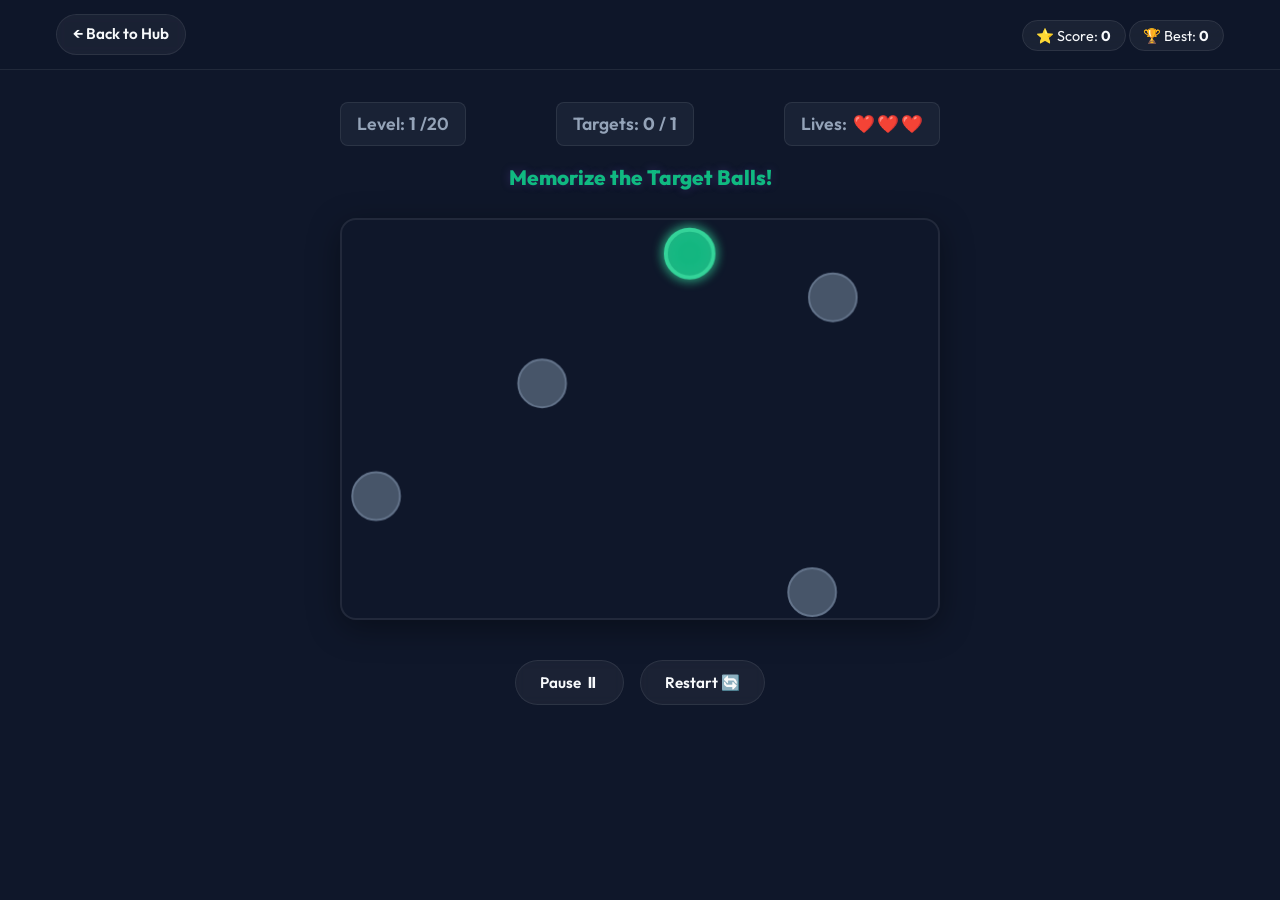
==== sites/site-1-concentration-games/games/ball-tracker/index.html @ e932e990 "init" ====
<!DOCTYPE html>
<html lang="en">
<head>
  <meta charset="UTF-8">
  <meta name="viewport" content="width=device-width, initial-scale=1.0">
  <title>Ball Tracker - MindCraft</title>
  <link rel="stylesheet" href="../../../../shared/css/design-tokens.css">
  <link rel="stylesheet" href="../../../../shared/css/components.css">
  <link rel="stylesheet" href="../../css/theme.css">
  <link rel="stylesheet" href="./css/style.css">
</head>
<body>

  <!-- Game Header -->
  <header class="glass-header">
    <div class="container header-nav">
      <a href="../../index.html" class="btn btn--secondary" style="padding: 0.5rem 1rem; min-height: auto;">
        &larr; Back to Hub
      </a>
      <div class="game-stats">
        <span class="stat-badge">⭐ Score: <strong id="score-val">0</strong></span>
        <span class="stat-badge">🏆 Best: <strong id="high-score-val">0</strong></span>
      </div>
    </div>
  </header>

  <!-- Game Play Area -->
  <main class="container game-container">
    <div class="game-meta">
      <div class="meta-item">Level: <strong id="level-val">1</strong>/5</div>
      <div class="meta-item">Targets: <strong id="targets-found">0</strong>/<strong id="targets-total">2</strong></div>
      <div class="meta-item" id="lives-container">Lives: <span id="lives-val"></span></div>
    </div>

    <!-- State banner instructions -->
    <div id="game-status-banner" class="status-banner animate-pulse">Memorize the Target Balls!</div>

    <!-- Main Game Canvas -->
    <div class="canvas-wrapper">
      <canvas id="game-canvas" width="600" height="400"></canvas>
    </div>

    <!-- Actions -->
    <div class="game-actions" style="margin-top: var(--space-md); display: flex; justify-content: center; gap: var(--space-md);">
      <button id="btn-pause" class="btn btn--secondary">Pause ⏸</button>
      <button id="btn-restart" class="btn btn--secondary">Restart 🔄</button>
    </div>
  </main>

  <!-- Modals & Overlays -->
  <!-- 1. Pause Overlay -->
  <div id="overlay-pause" class="overlay">
    <div class="glass-card modal-content">
      <h2 style="font-size: 2rem; margin-bottom: var(--space-md);">Game Paused</h2>
      <p style="color: var(--text-secondary); margin-bottom: var(--space-lg);">Focus is key. Take a breath and resume when ready.</p>
      <button id="btn-resume" class="btn btn--primary" style="width: 100%;">Resume Game</button>
    </div>
  </div>

  <!-- 2. Game Over Overlay -->
  <div id="overlay-gameover" class="overlay">
    <div class="glass-card modal-content">
      <h2 id="gameover-title" style="font-size: 2.2rem; margin-bottom: var(--space-md); color: var(--color-danger);">Game Over</h2>
      <p id="gameover-desc" style="color: var(--text-secondary); margin-bottom: var(--space-lg);">You lost all lives. Let's try again to build your focus!</p>
      <div style="background: rgba(255,255,255,0.03); border-radius: var(--radius-sm); padding: var(--space-md); margin-bottom: var(--space-lg); display: flex; justify-content: space-around;">
        <div>
          <span style="display:block; font-size:0.85rem; color:var(--text-muted);">Score</span>
          <strong id="final-score" style="font-size:1.5rem; color:var(--text-primary);">0</strong>
        </div>
        <div>
          <span style="display:block; font-size:0.85rem; color:var(--text-muted);">Best Score</span>
          <strong id="best-score" style="font-size:1.5rem; color:var(--theme-accent);">0</strong>
        </div>
      </div>
      <div style="display: flex; gap: var(--space-md);">
        <button id="btn-retry" class="btn btn--primary" style="flex: 1;">Play Again</button>
        <a href="../../index.html" class="btn btn--secondary" style="flex: 1;">Exit to Hub</a>
      </div>
    </div>
  </div>

  <!-- Core Scripts -->
  <script src="../../../../shared/js/game-engine.js"></script>
  <script src="./js/script.js"></script>
</body>
</html>
---- shared/css/design-tokens.css ----
/* MindCraft Games - Design Tokens */
@import url('https://fonts.googleapis.com/css2?family=Outfit:wght@300;400;500;600;700;800&display=swap');

:root {
  /* Fonts */
  --font-family: 'Outfit', -apple-system, BlinkMacSystemFont, 'Segoe UI', Roboto, Oxygen, Ubuntu, Cantarell, sans-serif;
  
  /* Shared Base Color Palette (Dark Mode First) */
  --bg-dark: #0f172a;
  --bg-dark-secondary: #1e293b;
  --bg-dark-accent: #334155;
  
  --text-primary: #f8fafc;
  --text-secondary: #94a3b8;
  --text-muted: #64748b;
  
  --glass-bg: rgba(30, 41, 59, 0.7);
  --glass-border: rgba(255, 255, 255, 0.08);
  --glass-border-focus: rgba(255, 255, 255, 0.2);
  --glass-glow: 0 8px 32px 0 rgba(0, 0, 0, 0.37);
  
  /* Functional Colors */
  --color-success: #10b981;
  --color-success-glow: rgba(16, 185, 129, 0.15);
  --color-warning: #f59e0b;
  --color-danger: #ef4444;
  --color-danger-glow: rgba(239, 68, 68, 0.15);
  --color-info: #06b6d4;
  
  /* Space Scale */
  --space-xs: 0.25rem;
  --space-sm: 0.5rem;
  --space-md: 1rem;
  --space-lg: 1.5rem;
  --space-xl: 2rem;
  --space-2xl: 3rem;
  
  /* Border Radius */
  --radius-xs: 0.25rem;
  --radius-sm: 0.5rem;
  --radius-md: 1rem;
  --radius-lg: 1.5rem;
  --radius-xl: 2rem;
  --radius-round: 9999px;
  
  /* Transition Speeds */
  --transition-fast: 150ms cubic-bezier(0.4, 0, 0.2, 1);
  --transition-normal: 300ms cubic-bezier(0.4, 0, 0.2, 1);
  --transition-slow: 500ms cubic-bezier(0.4, 0, 0.2, 1);
  
  /* Accent Color (Overwritten by per-site themes) */
  --theme-accent: #8b5cf6;
  --theme-accent-hover: #a78bfa;
  --theme-accent-glow: rgba(139, 92, 246, 0.3);
  --theme-gradient: linear-gradient(135deg, #8b5cf6 0%, #d946ef 100%);
}

/* Base Styles & Reset */
*, *::before, *::after {
  box-sizing: border-box;
  margin: 0;
  padding: 0;
}

body {
  font-family: var(--font-family);
  background-color: var(--bg-dark);
  color: var(--text-primary);
  line-height: 1.5;
  overflow-x: hidden;
  -webkit-font-smoothing: antialiased;
  -moz-osx-font-smoothing: grayscale;
}

/* Custom Scrollbar */
::-webkit-scrollbar {
  width: 8px;
  height: 8px;
}

::-webkit-scrollbar-track {
  background: var(--bg-dark);
}

::-webkit-scrollbar-thumb {
  background: var(--bg-dark-accent);
  border-radius: var(--radius-sm);
}

::-webkit-scrollbar-thumb:hover {
  background: var(--text-muted);
}
---- shared/css/components.css ----
/* MindCraft Games - Reusable UI Components */

/* Layout & Containers */
.container {
  width: 100%;
  max-width: 1200px;
  margin: 0 auto;
  padding: 0 var(--space-md);
}

/* Glassmorphism Card Base */
.glass-card {
  background: var(--glass-bg);
  border: 1px solid var(--glass-border);
  backdrop-filter: blur(12px);
  -webkit-backdrop-filter: blur(12px);
  border-radius: var(--radius-md);
  box-shadow: var(--glass-glow);
  padding: var(--space-lg);
  transition: border-color var(--transition-normal), transform var(--transition-normal), box-shadow var(--transition-normal);
}

.glass-card--interactive:hover {
  border-color: var(--glass-border-focus);
  transform: translateY(-4px);
  box-shadow: 0 12px 40px 0 rgba(0, 0, 0, 0.5), 0 0 15px 0 var(--theme-accent-glow);
}

/* Buttons */
.btn {
  display: inline-flex;
  align-items: center;
  justify-content: center;
  font-family: var(--font-family);
  font-weight: 600;
  font-size: 0.95rem;
  padding: 0.75rem 1.5rem;
  border-radius: var(--radius-round);
  border: none;
  cursor: pointer;
  outline: none;
  text-decoration: none;
  transition: transform var(--transition-fast), background-color var(--transition-fast), box-shadow var(--transition-fast), border-color var(--transition-fast);
  user-select: none;
  min-height: 44px;
  touch-action: manipulation;
}

.btn:active {
  transform: scale(0.96);
}

.btn--primary {
  background: var(--theme-gradient);
  color: var(--text-primary);
  box-shadow: 0 4px 15px var(--theme-accent-glow);
}

.btn--primary:hover {
  box-shadow: 0 6px 20px var(--theme-accent-glow), 0 0 8px #fff rgba(255,255,255,0.2);
  filter: brightness(1.1);
}

.btn--secondary {
  background: rgba(255, 255, 255, 0.05);
  border: 1px solid var(--glass-border);
  color: var(--text-primary);
  backdrop-filter: blur(4px);
}

.btn--secondary:hover {
  background: rgba(255, 255, 255, 0.1);
  border-color: var(--glass-border-focus);
}

.btn--icon {
  width: 44px;
  height: 44px;
  padding: 0;
  border-radius: 50%;
}

/* Header & Navigation */
.glass-header {
  position: sticky;
  top: 0;
  z-index: 100;
  background: rgba(15, 23, 42, 0.75);
  border-bottom: 1px solid var(--glass-border);
  backdrop-filter: blur(20px);
  -webkit-backdrop-filter: blur(20px);
  height: 70px;
  display: flex;
  align-items: center;
}

.header-nav {
  display: flex;
  justify-content: space-between;
  align-items: center;
  width: 100%;
}

.header-logo {
  font-size: 1.5rem;
  font-weight: 800;
  background: var(--theme-gradient);
  -webkit-background-clip: text;
  -webkit-text-fill-color: transparent;
  text-decoration: none;
  display: flex;
  align-items: center;
  gap: var(--space-xs);
}

/* Modals & Overlays */
.overlay {
  position: fixed;
  top: 0;
  left: 0;
  width: 100vw;
  height: 100vh;
  background: rgba(15, 23, 42, 0.85);
  backdrop-filter: blur(8px);
  -webkit-backdrop-filter: blur(8px);
  z-index: 1000;
  display: flex;
  align-items: center;
  justify-content: center;
  opacity: 0;
  pointer-events: none;
  transition: opacity var(--transition-normal);
}

.overlay--active {
  opacity: 1;
  pointer-events: auto;
}

.modal-content {
  width: 90%;
  max-width: 500px;
  text-align: center;
  transform: translateY(20px);
  transition: transform var(--transition-normal);
}

.overlay--active .modal-content {
  transform: translateY(0);
}

/* Progress bar & Timers */
.progress-container {
  width: 100%;
  height: 8px;
  background: rgba(255, 255, 255, 0.05);
  border-radius: var(--radius-round);
  overflow: hidden;
}

.progress-fill {
  height: 100%;
  width: 100%;
  background: var(--theme-gradient);
  border-radius: var(--radius-round);
  transition: width 100ms linear;
}

/* Animations */
@keyframes pulse {
  0%, 100% { transform: scale(1); opacity: 1; }
  50% { transform: scale(1.05); opacity: 0.8; }
}

@keyframes float {
  0%, 100% { transform: translateY(0); }
  50% { transform: translateY(-6px); }
}

.animate-pulse {
  animation: pulse 2s infinite ease-in-out;
}

.animate-float {
  animation: float 3s infinite ease-in-out;
}
---- sites/site-1-concentration-games/css/theme.css ----
/* Site 1: Concentration Games - Specific Theme Variables */

:root {
  /* Override global accent color to match site 1 category (Purple/Magenta) */
  --theme-accent: #8b5cf6;
  --theme-accent-hover: #a78bfa;
  --theme-accent-glow: rgba(139, 92, 246, 0.25);
  --theme-gradient: linear-gradient(135deg, #8b5cf6 0%, #ec4899 100%);
  
  /* Additional site-specific styles if needed */
  --color-category-light: #f5f3ff;
}

/* Hub page specific layouts */
.hub-hero {
  text-align: center;
  padding: var(--space-2xl) 0 var(--space-xl);
  background: radial-gradient(circle at top center, rgba(139, 92, 246, 0.15) 0%, transparent 60%);
}

.hub-hero__title {
  font-size: 2.5rem;
  font-weight: 800;
  margin-bottom: var(--space-sm);
  background: var(--theme-gradient);
  -webkit-background-clip: text;
  -webkit-text-fill-color: transparent;
  letter-spacing: -0.05em;
}

.hub-hero__desc {
  font-size: 1.125rem;
  color: var(--text-secondary);
  max-width: 600px;
  margin: 0 auto var(--space-lg);
}

.grid-games {
  display: grid;
  grid-template-columns: repeat(auto-fill, minmax(280px, 1fr));
  gap: var(--space-lg);
  padding: var(--space-xl) 0;
}

.game-card {
  display: flex;
  flex-direction: column;
  height: 100%;
}

.game-card__img {
  width: 100%;
  aspect-ratio: 16/9;
  background-color: var(--bg-dark-accent);
  border-radius: var(--radius-sm);
  margin-bottom: var(--space-md);
  object-fit: cover;
  transition: transform var(--transition-normal);
}

.game-card:hover .game-card__img {
  transform: scale(1.03);
}

.game-card__title {
  font-size: 1.25rem;
  font-weight: 700;
  margin-bottom: var(--space-xs);
  color: var(--text-primary);
}

.game-card__desc {
  font-size: 0.9rem;
  color: var(--text-secondary);
  margin-bottom: var(--space-lg);
  flex-grow: 1;
}

.game-card__footer {
  display: flex;
  justify-content: space-between;
  align-items: center;
  margin-top: auto;
}

.game-card__tag {
  font-size: 0.75rem;
  font-weight: 600;
  color: var(--theme-accent);
  background: rgba(139, 92, 246, 0.1);
  padding: 0.25rem 0.75rem;
  border-radius: var(--radius-round);
  border: 1px solid rgba(139, 92, 246, 0.2);
}

/* Install Banner styles */
.install-banner {
  display: none; /* Controlled by JS */
  justify-content: space-between;
  align-items: center;
  background: linear-gradient(90deg, rgba(139, 92, 246, 0.2) 0%, rgba(236, 72, 153, 0.1) 100%);
  border: 1px solid var(--theme-accent);
  border-radius: var(--radius-md);
  padding: var(--space-md) var(--space-lg);
  margin-bottom: var(--space-xl);
  backdrop-filter: blur(8px);
  -webkit-backdrop-filter: blur(8px);
  animation: float 4s infinite ease-in-out;
}

.install-banner__content {
  display: flex;
  flex-direction: column;
  gap: var(--space-xs);
}

.install-banner__title {
  font-size: 1.1rem;
  font-weight: 700;
}

.install-banner__desc {
  font-size: 0.85rem;
  color: var(--text-secondary);
}

@media (max-width: 768px) {
  .install-banner {
    flex-direction: column;
    text-align: center;
    gap: var(--space-md);
  }
}
---- sites/site-1-concentration-games/games/ball-tracker/css/style.css ----
/* Ball Tracker - Specific Game Styling */

.game-container {
  padding: var(--space-xl) var(--space-md);
  max-width: 960px;
  display: flex;
  flex-direction: column;
  align-items: center;
}

.game-meta {
  display: flex;
  justify-content: space-between;
  width: 100%;
  max-width: 600px;
  margin-bottom: var(--space-md);
  font-size: 1.1rem;
  font-weight: 600;
  color: var(--text-secondary);
}

.meta-item {
  background: var(--glass-bg);
  border: 1px solid var(--glass-border);
  padding: 0.5rem 1rem;
  border-radius: var(--radius-sm);
  display: flex;
  align-items: center;
  gap: var(--space-xs);
}

.status-banner {
  font-size: 1.3rem;
  font-weight: 800;
  color: var(--theme-accent);
  text-shadow: 0 0 10px var(--theme-accent-glow);
  margin-bottom: var(--space-lg);
  text-align: center;
  min-height: 2rem;
}

/* Canvas Box */
.canvas-wrapper {
  width: 100%;
  max-width: 600px;
  margin-bottom: var(--space-lg);
}

canvas {
  background: #0f172a;
  border: 2px solid var(--glass-border);
  border-radius: var(--radius-md);
  box-shadow: var(--glass-glow);
  cursor: default;
  width: 100%;
  height: auto;
  display: block;
}

canvas.clickable {
  cursor: pointer;
  border-color: var(--theme-accent);
}

/* Heart Representation */
.heart {
  font-size: 1.1rem;
  margin-left: 2px;
}

.heart.empty {
  filter: grayscale(1);
  opacity: 0.3;
}

.stat-badge {
  background: rgba(255, 255, 255, 0.05);
  border: 1px solid var(--glass-border);
  padding: 0.35rem 0.85rem;
  border-radius: var(--radius-round);
  font-size: 0.9rem;
}

/* Mobile adjustments */
@media (max-width: 600px) {
  .game-meta {
    flex-direction: column;
    gap: var(--space-xs);
    align-items: stretch;
  }
  .meta-item {
    justify-content: center;
  }
}
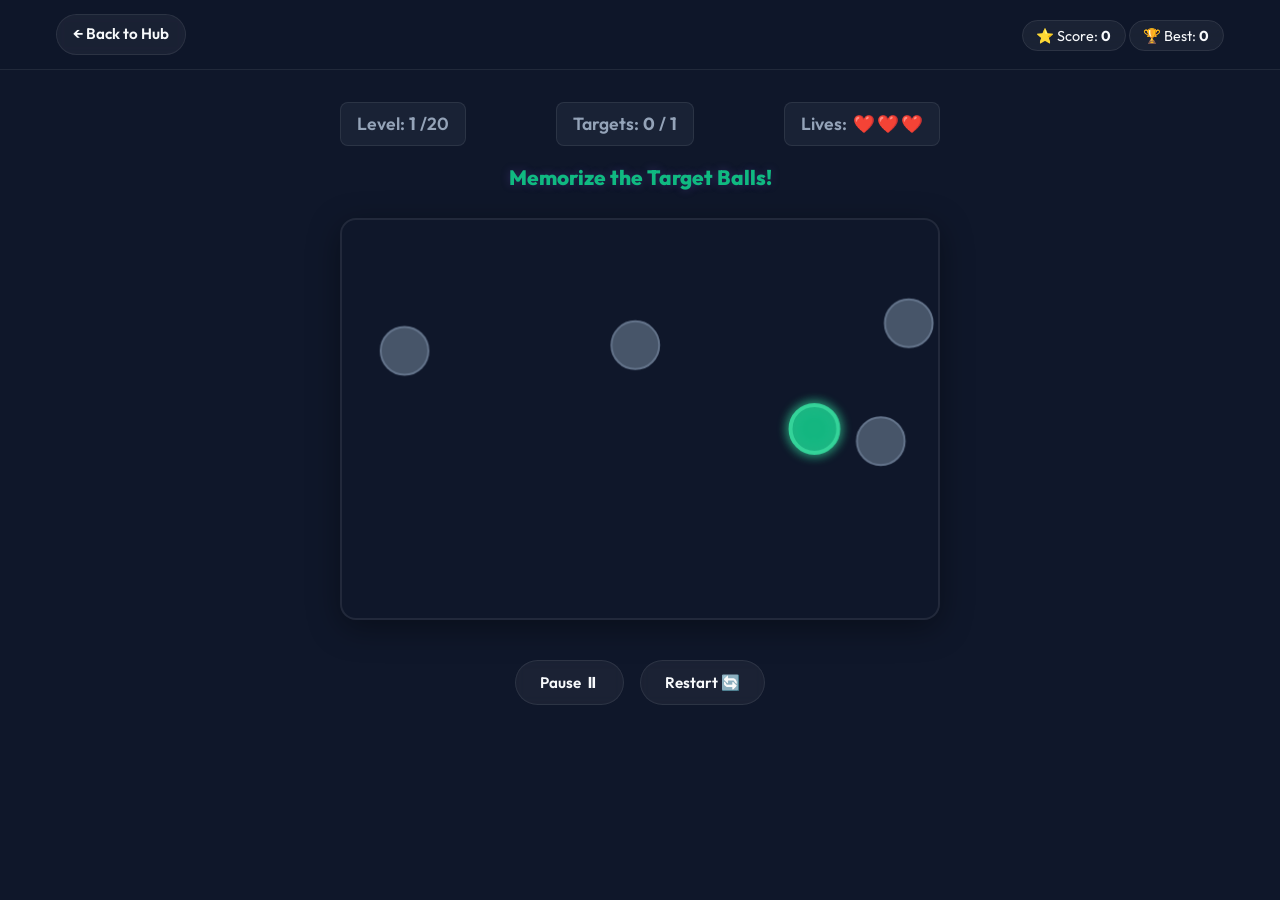
==== commit f390b898: "Update App Icons" ====
--- a/sites/site-1-concentration-games/games/ball-tracker/index.html
+++ b/sites/site-1-concentration-games/games/ball-tracker/index.html
@@ -8,6 +8,8 @@
   <link rel="stylesheet" href="../../../../shared/css/components.css">
   <link rel="stylesheet" href="../../css/theme.css">
   <link rel="stylesheet" href="./css/style.css">
+  <link rel="icon" type="image/png" href="../../../../shared/icons/icon-192.png">
+  <link rel="apple-touch-icon" href="../../../../shared/icons/icon-192.png">
 </head>
 <body>
 
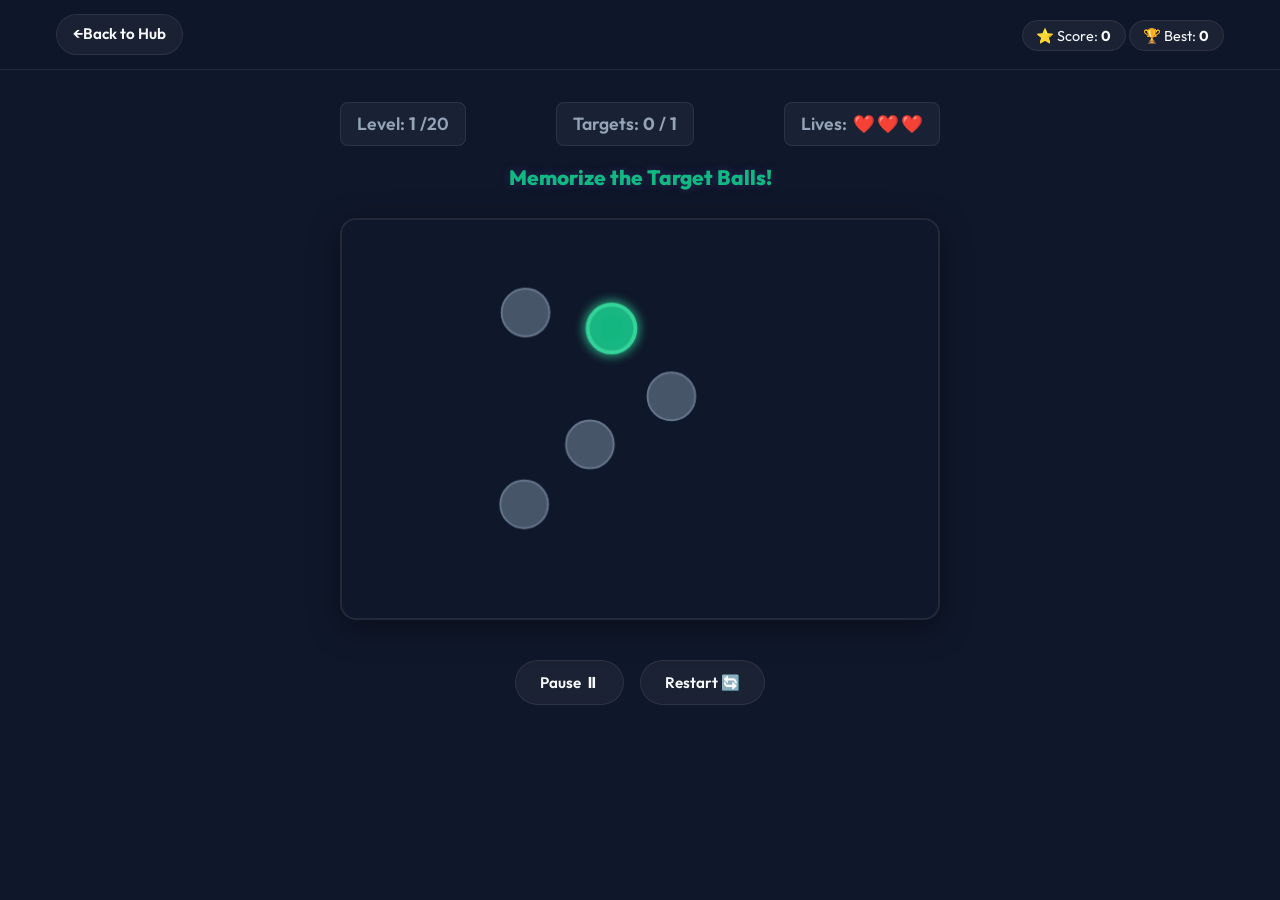
==== commit 8a4c17b8: "[FIX] - Mobile Layout" ====
--- a/sites/site-1-concentration-games/games/ball-tracker/index.html
+++ b/sites/site-1-concentration-games/games/ball-tracker/index.html
@@ -16,8 +16,8 @@
   <!-- Game Header -->
   <header class="glass-header">
     <div class="container header-nav">
-      <a href="../../index.html" class="btn btn--secondary" style="padding: 0.5rem 1rem; min-height: auto;">
-        &larr; Back to Hub
+      <a href="../../index.html" class="btn btn--secondary" style="padding: 0.5rem 1rem; min-height: auto;" title="Back to Hub">
+        &larr; <span class="back-text">Back to Hub</span>
       </a>
       <div class="game-stats">
         <span class="stat-badge">⭐ Score: <strong id="score-val">0</strong></span>
--- a/shared/css/components.css
+++ b/shared/css/components.css
@@ -184,3 +184,92 @@
 .animate-float {
   animation: float 3s infinite ease-in-out;
 }
+
+/* =========================================
+   MOBILE RESPONSIVE FOUNDATION (≤ 480px)
+   ========================================= */
+@media (max-width: 480px) {
+  /* Compact header */
+  .glass-header {
+    height: 52px;
+  }
+
+  .header-nav .btn--secondary {
+    font-size: 0.95rem;
+    padding: 0.35rem 0.6rem;
+    min-height: 36px;
+  }
+
+  .back-text {
+    display: none;
+  }
+
+  /* Compact stat badges in header */
+  .game-stats {
+    display: flex;
+    gap: 0.25rem;
+    align-items: center;
+    flex-wrap: nowrap;
+  }
+
+  .stat-badge {
+    font-size: 0.7rem;
+    padding: 0.2rem 0.5rem;
+    white-space: nowrap;
+  }
+
+  /* Compact game meta — horizontal row with wrap */
+  .game-meta {
+    flex-direction: row !important;
+    flex-wrap: wrap;
+    gap: 0.3rem !important;
+    align-items: center !important;
+    justify-content: center !important;
+    margin-bottom: 0.5rem !important;
+  }
+
+  .meta-item {
+    flex: 0 1 auto;
+    font-size: 0.8rem !important;
+    padding: 0.3rem 0.6rem !important;
+    justify-content: center;
+    white-space: nowrap;
+  }
+
+  /* Tighter game container padding */
+  .game-container {
+    padding: 0.75rem 0.5rem !important;
+  }
+
+  /* Compact game actions */
+  .game-actions {
+    gap: 0.4rem !important;
+    margin-top: 0.5rem !important;
+  }
+
+  .game-actions .btn {
+    font-size: 0.8rem;
+    padding: 0.4rem 0.8rem;
+    min-height: 40px;
+  }
+
+  /* Smaller instruction text */
+  .game-instruction {
+    font-size: 0.8rem;
+    margin-bottom: 0.5rem;
+  }
+
+  /* Compact overlay modal */
+  .modal-content {
+    width: 95%;
+  }
+
+  .modal-content h2 {
+    font-size: 1.5rem !important;
+  }
+
+  /* Compact progress bar */
+  .progress-container {
+    height: 5px;
+  }
+}
--- a/sites/site-1-concentration-games/css/theme.css
+++ b/sites/site-1-concentration-games/css/theme.css
@@ -46,6 +46,7 @@
   display: flex;
   flex-direction: column;
   height: 100%;
+  cursor: pointer;
 }
 
 .game-card__img {
--- a/sites/site-1-concentration-games/games/ball-tracker/css/style.css
+++ b/sites/site-1-concentration-games/games/ball-tracker/css/style.css
@@ -55,6 +55,10 @@
   width: 100%;
   height: auto;
   display: block;
+  touch-action: none;
+  user-select: none;
+  -webkit-user-select: none;
+  -webkit-tap-highlight-color: transparent;
 }
 
 canvas.clickable {
@@ -82,13 +86,12 @@
 }
 
 /* Mobile adjustments */
-@media (max-width: 600px) {
-  .game-meta {
-    flex-direction: column;
-    gap: var(--space-xs);
-    align-items: stretch;
+@media (max-width: 480px) {
+  .status-banner {
+    font-size: 1rem;
+    margin-bottom: 0.5rem;
   }
-  .meta-item {
-    justify-content: center;
+  .canvas-wrapper {
+    margin-bottom: 0.5rem;
   }
 }
